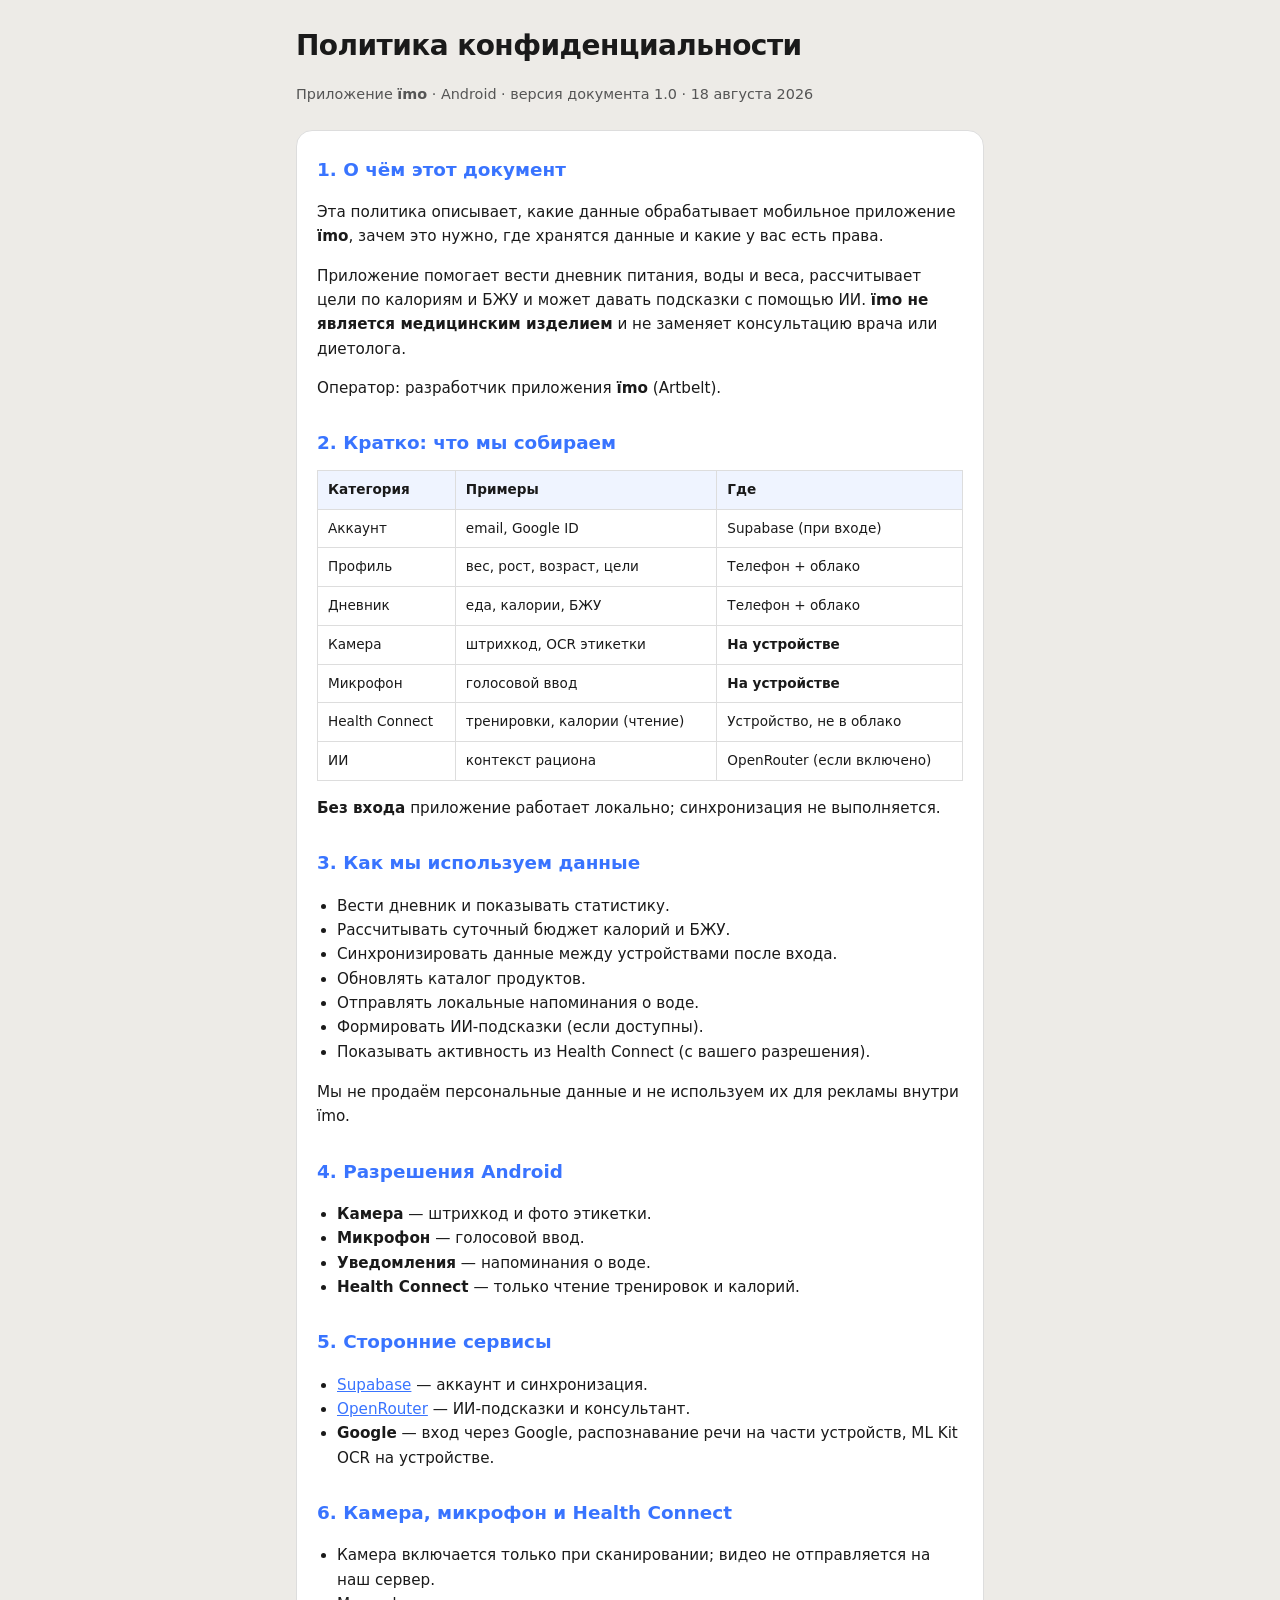
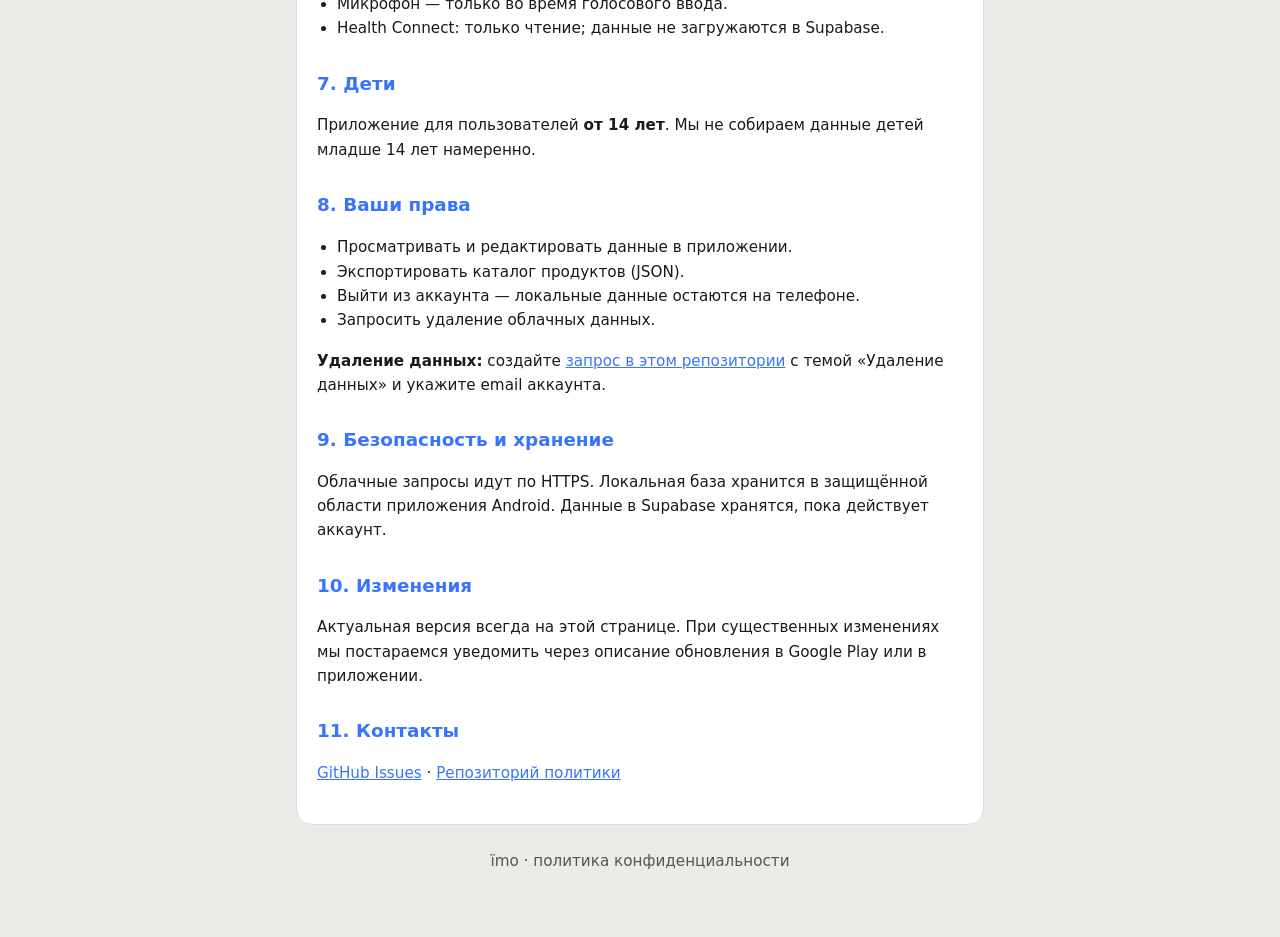
==== index.html @ f600cfa7 "initial commit" ====
<!DOCTYPE html>
<html lang="ru">
<head>
  <meta charset="utf-8">
  <meta name="viewport" content="width=device-width, initial-scale=1">
  <title>Политика конфиденциальности — їmo</title>
  <meta name="description" content="Политика конфиденциальности мобильного приложения їmo — счётчик калорий для Android.">
  <style>
    :root {
      color-scheme: light dark;
      --bg: #edebe7;
      --card: #ffffff;
      --text: #1a1a1a;
      --muted: #555;
      --accent: #3974ff;
      --border: #ddd;
    }
    @media (prefers-color-scheme: dark) {
      :root {
        --bg: #121212;
        --card: #1e1e1e;
        --text: #f0f0f0;
        --muted: #aaa;
        --border: #333;
      }
    }
    * { box-sizing: border-box; }
    body {
      margin: 0;
      font-family: system-ui, -apple-system, "Segoe UI", Roboto, sans-serif;
      line-height: 1.6;
      color: var(--text);
      background: var(--bg);
    }
    .wrap {
      max-width: 720px;
      margin: 0 auto;
      padding: 24px 16px 48px;
    }
    header {
      margin-bottom: 24px;
    }
    h1 {
      font-size: 1.75rem;
      margin: 0 0 8px;
      letter-spacing: -0.02em;
    }
    .meta {
      color: var(--muted);
      font-size: 0.9rem;
    }
    main {
      background: var(--card);
      border: 1px solid var(--border);
      border-radius: 16px;
      padding: 24px 20px;
    }
    h2 {
      font-size: 1.15rem;
      margin: 28px 0 10px;
      color: var(--accent);
    }
    h2:first-child { margin-top: 0; }
    p, li { font-size: 0.95rem; }
    ul { padding-left: 1.25rem; }
    table {
      width: 100%;
      border-collapse: collapse;
      font-size: 0.85rem;
      margin: 12px 0;
    }
    th, td {
      border: 1px solid var(--border);
      padding: 8px 10px;
      text-align: left;
      vertical-align: top;
    }
    th { background: rgba(57, 116, 255, 0.08); }
    a { color: var(--accent); }
    footer {
      margin-top: 24px;
      text-align: center;
      font-size: 0.85rem;
      color: var(--muted);
    }
  </style>
</head>
<body>
  <div class="wrap">
    <header>
      <h1>Политика конфиденциальности</h1>
      <p class="meta">Приложение <strong>їmo</strong> · Android · версия документа 1.0 · 18 августа 2026</p>
    </header>

    <main>
      <h2>1. О чём этот документ</h2>
      <p>
        Эта политика описывает, какие данные обрабатывает мобильное приложение <strong>їmo</strong>,
        зачем это нужно, где хранятся данные и какие у вас есть права.
      </p>
      <p>
        Приложение помогает вести дневник питания, воды и веса, рассчитывает цели по калориям и БЖУ
        и может давать подсказки с помощью ИИ. <strong>їmo не является медицинским изделием</strong>
        и не заменяет консультацию врача или диетолога.
      </p>
      <p>Оператор: разработчик приложения <strong>їmo</strong> (Artbelt).</p>

      <h2>2. Кратко: что мы собираем</h2>
      <table>
        <thead>
          <tr>
            <th>Категория</th>
            <th>Примеры</th>
            <th>Где</th>
          </tr>
        </thead>
        <tbody>
          <tr>
            <td>Аккаунт</td>
            <td>email, Google ID</td>
            <td>Supabase (при входе)</td>
          </tr>
          <tr>
            <td>Профиль</td>
            <td>вес, рост, возраст, цели</td>
            <td>Телефон + облако</td>
          </tr>
          <tr>
            <td>Дневник</td>
            <td>еда, калории, БЖУ</td>
            <td>Телефон + облако</td>
          </tr>
          <tr>
            <td>Камера</td>
            <td>штрихкод, OCR этикетки</td>
            <td><strong>На устройстве</strong></td>
          </tr>
          <tr>
            <td>Микрофон</td>
            <td>голосовой ввод</td>
            <td><strong>На устройстве</strong></td>
          </tr>
          <tr>
            <td>Health Connect</td>
            <td>тренировки, калории (чтение)</td>
            <td>Устройство, не в облако</td>
          </tr>
          <tr>
            <td>ИИ</td>
            <td>контекст рациона</td>
            <td>OpenRouter (если включено)</td>
          </tr>
        </tbody>
      </table>
      <p><strong>Без входа</strong> приложение работает локально; синхронизация не выполняется.</p>

      <h2>3. Как мы используем данные</h2>
      <ul>
        <li>Вести дневник и показывать статистику.</li>
        <li>Рассчитывать суточный бюджет калорий и БЖУ.</li>
        <li>Синхронизировать данные между устройствами после входа.</li>
        <li>Обновлять каталог продуктов.</li>
        <li>Отправлять локальные напоминания о воде.</li>
        <li>Формировать ИИ-подсказки (если доступны).</li>
        <li>Показывать активность из Health Connect (с вашего разрешения).</li>
      </ul>
      <p>Мы не продаём персональные данные и не используем их для рекламы внутри їmo.</p>

      <h2>4. Разрешения Android</h2>
      <ul>
        <li><strong>Камера</strong> — штрихкод и фото этикетки.</li>
        <li><strong>Микрофон</strong> — голосовой ввод.</li>
        <li><strong>Уведомления</strong> — напоминания о воде.</li>
        <li><strong>Health Connect</strong> — только чтение тренировок и калорий.</li>
      </ul>

      <h2>5. Сторонние сервисы</h2>
      <ul>
        <li><a href="https://supabase.com">Supabase</a> — аккаунт и синхронизация.</li>
        <li><a href="https://openrouter.ai">OpenRouter</a> — ИИ-подсказки и консультант.</li>
        <li><strong>Google</strong> — вход через Google, распознавание речи на части устройств, ML Kit OCR на устройстве.</li>
      </ul>

      <h2>6. Камера, микрофон и Health Connect</h2>
      <ul>
        <li>Камера включается только при сканировании; видео не отправляется на наш сервер.</li>
        <li>Микрофон — только во время голосового ввода.</li>
        <li>Health Connect: только чтение; данные не загружаются в Supabase.</li>
      </ul>

      <h2>7. Дети</h2>
      <p>Приложение для пользователей <strong>от 14 лет</strong>. Мы не собираем данные детей младше 14 лет намеренно.</p>

      <h2>8. Ваши права</h2>
      <ul>
        <li>Просматривать и редактировать данные в приложении.</li>
        <li>Экспортировать каталог продуктов (JSON).</li>
        <li>Выйти из аккаунта — локальные данные остаются на телефоне.</li>
        <li>Запросить удаление облачных данных.</li>
      </ul>
      <p>
        <strong>Удаление данных:</strong> создайте
        <a href="https://github.com/Artbelt/imo-privacy/issues/new">запрос в этом репозитории</a>
        с темой «Удаление данных» и укажите email аккаунта.
      </p>

      <h2>9. Безопасность и хранение</h2>
      <p>
        Облачные запросы идут по HTTPS. Локальная база хранится в защищённой области приложения Android.
        Данные в Supabase хранятся, пока действует аккаунт.
      </p>

      <h2>10. Изменения</h2>
      <p>
        Актуальная версия всегда на этой странице. При существенных изменениях мы постараемся
        уведомить через описание обновления в Google Play или в приложении.
      </p>

      <h2>11. Контакты</h2>
      <p>
        <a href="https://github.com/Artbelt/imo-privacy/issues">GitHub Issues</a> ·
        <a href="https://github.com/Artbelt/imo-privacy">Репозиторий политики</a>
      </p>
    </main>

    <footer>
      <p>їmo · политика конфиденциальности</p>
    </footer>
  </div>
</body>
</html>
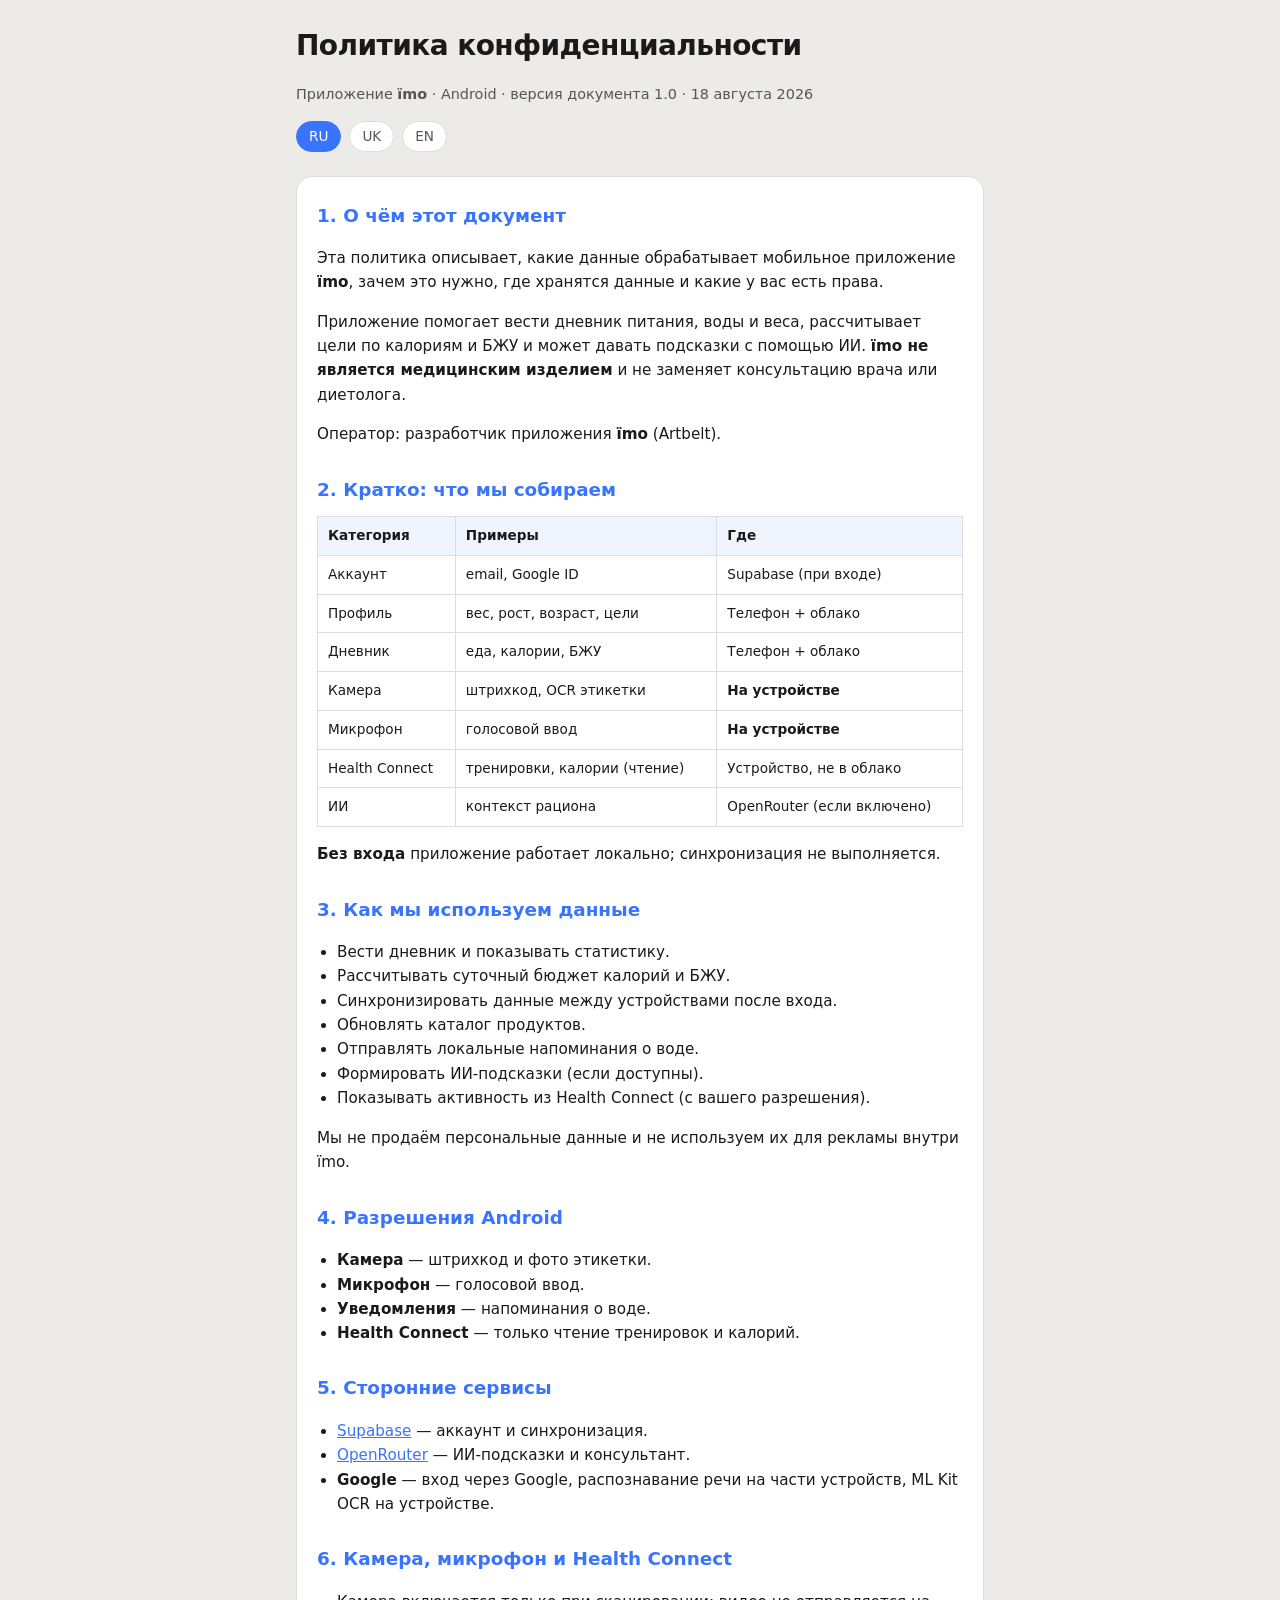
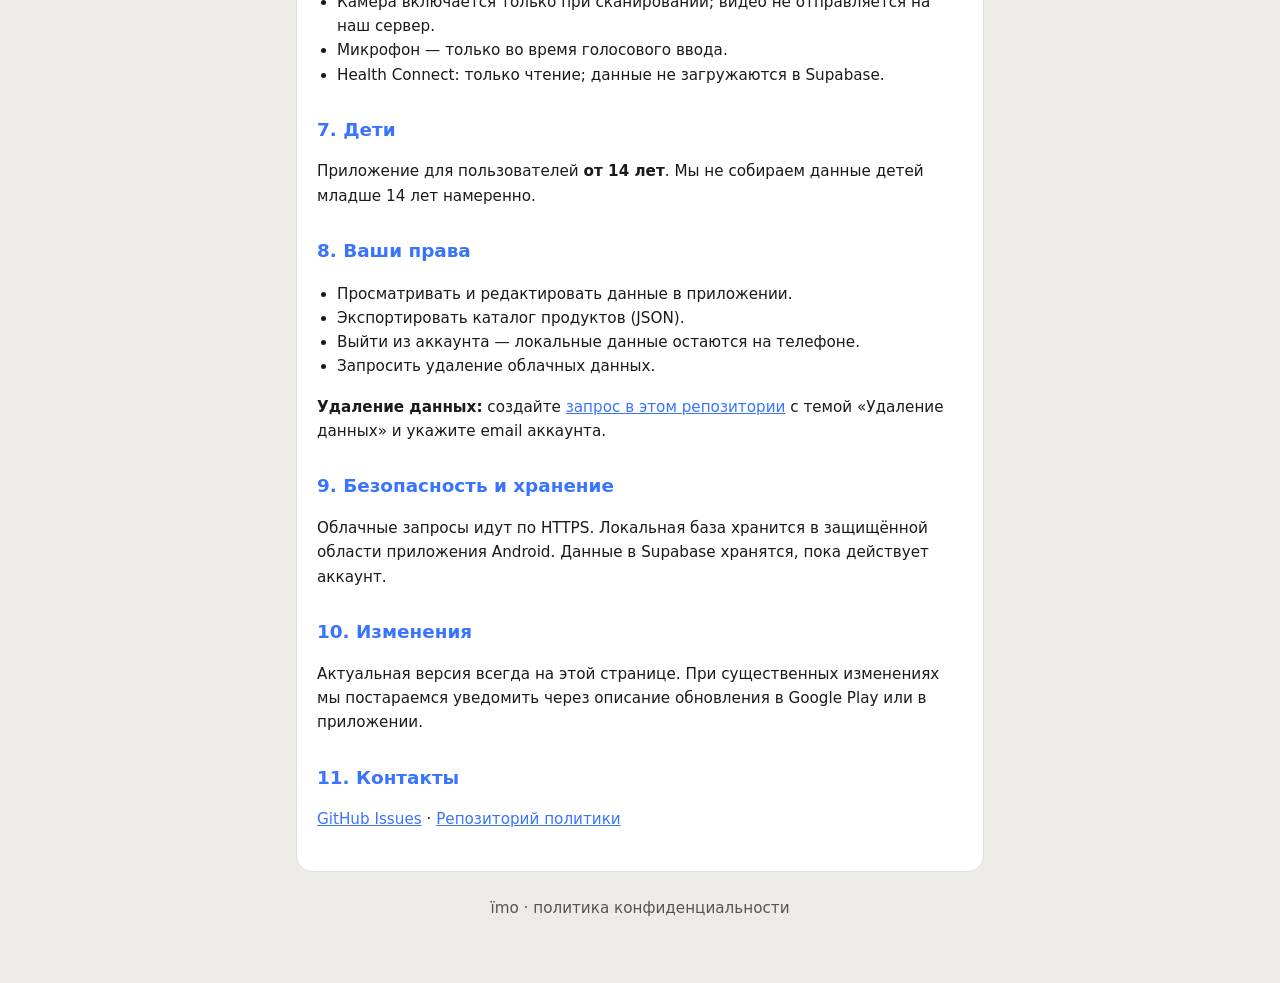
==== commit 73ee6cbc: "Publish Ukrainian and English privacy policy pages. The app already opens /uk/ and /en/, but GitHub " ====
--- a/index.html
+++ b/index.html
@@ -5,91 +5,18 @@
   <meta name="viewport" content="width=device-width, initial-scale=1">
   <title>Политика конфиденциальности — їmo</title>
   <meta name="description" content="Политика конфиденциальности мобильного приложения їmo — счётчик калорий для Android.">
-  <style>
-    :root {
-      color-scheme: light dark;
-      --bg: #edebe7;
-      --card: #ffffff;
-      --text: #1a1a1a;
-      --muted: #555;
-      --accent: #3974ff;
-      --border: #ddd;
-    }
-    @media (prefers-color-scheme: dark) {
-      :root {
-        --bg: #121212;
-        --card: #1e1e1e;
-        --text: #f0f0f0;
-        --muted: #aaa;
-        --border: #333;
-      }
-    }
-    * { box-sizing: border-box; }
-    body {
-      margin: 0;
-      font-family: system-ui, -apple-system, "Segoe UI", Roboto, sans-serif;
-      line-height: 1.6;
-      color: var(--text);
-      background: var(--bg);
-    }
-    .wrap {
-      max-width: 720px;
-      margin: 0 auto;
-      padding: 24px 16px 48px;
-    }
-    header {
-      margin-bottom: 24px;
-    }
-    h1 {
-      font-size: 1.75rem;
-      margin: 0 0 8px;
-      letter-spacing: -0.02em;
-    }
-    .meta {
-      color: var(--muted);
-      font-size: 0.9rem;
-    }
-    main {
-      background: var(--card);
-      border: 1px solid var(--border);
-      border-radius: 16px;
-      padding: 24px 20px;
-    }
-    h2 {
-      font-size: 1.15rem;
-      margin: 28px 0 10px;
-      color: var(--accent);
-    }
-    h2:first-child { margin-top: 0; }
-    p, li { font-size: 0.95rem; }
-    ul { padding-left: 1.25rem; }
-    table {
-      width: 100%;
-      border-collapse: collapse;
-      font-size: 0.85rem;
-      margin: 12px 0;
-    }
-    th, td {
-      border: 1px solid var(--border);
-      padding: 8px 10px;
-      text-align: left;
-      vertical-align: top;
-    }
-    th { background: rgba(57, 116, 255, 0.08); }
-    a { color: var(--accent); }
-    footer {
-      margin-top: 24px;
-      text-align: center;
-      font-size: 0.85rem;
-      color: var(--muted);
-    }
-  </style>
+  <link rel="stylesheet" href="styles.css">
 </head>
 <body>
   <div class="wrap">
     <header>
       <h1>Политика конфиденциальности</h1>
       <p class="meta">Приложение <strong>їmo</strong> · Android · версия документа 1.0 · 18 августа 2026</p>
+      <nav class="lang" aria-label="Language">
+        <a href="./" aria-current="page">RU</a>
+        <a href="uk/">UK</a>
+        <a href="en/">EN</a>
+      </nav>
     </header>
 
     <main>
--- a/styles.css
+++ b/styles.css
@@ -0,0 +1,96 @@
+:root {
+  color-scheme: light dark;
+  --bg: #edebe7;
+  --card: #ffffff;
+  --text: #1a1a1a;
+  --muted: #555;
+  --accent: #3974ff;
+  --border: #ddd;
+}
+@media (prefers-color-scheme: dark) {
+  :root {
+    --bg: #121212;
+    --card: #1e1e1e;
+    --text: #f0f0f0;
+    --muted: #aaa;
+    --border: #333;
+  }
+}
+* { box-sizing: border-box; }
+body {
+  margin: 0;
+  font-family: system-ui, -apple-system, "Segoe UI", Roboto, sans-serif;
+  line-height: 1.6;
+  color: var(--text);
+  background: var(--bg);
+}
+.wrap {
+  max-width: 720px;
+  margin: 0 auto;
+  padding: 24px 16px 48px;
+}
+header { margin-bottom: 24px; }
+h1 {
+  font-size: 1.75rem;
+  margin: 0 0 8px;
+  letter-spacing: -0.02em;
+}
+.meta {
+  color: var(--muted);
+  font-size: 0.9rem;
+}
+.lang {
+  display: flex;
+  flex-wrap: wrap;
+  gap: 8px;
+  margin-top: 14px;
+}
+.lang a {
+  display: inline-block;
+  padding: 4px 12px;
+  border: 1px solid var(--border);
+  border-radius: 999px;
+  text-decoration: none;
+  font-size: 0.85rem;
+  color: var(--muted);
+  background: var(--card);
+}
+.lang a[aria-current="page"] {
+  color: #fff;
+  background: var(--accent);
+  border-color: var(--accent);
+}
+main {
+  background: var(--card);
+  border: 1px solid var(--border);
+  border-radius: 16px;
+  padding: 24px 20px;
+}
+h2 {
+  font-size: 1.15rem;
+  margin: 28px 0 10px;
+  color: var(--accent);
+}
+h2:first-child { margin-top: 0; }
+p, li { font-size: 0.95rem; }
+ul { padding-left: 1.25rem; }
+table {
+  width: 100%;
+  border-collapse: collapse;
+  font-size: 0.85rem;
+  margin: 12px 0;
+}
+th, td {
+  border: 1px solid var(--border);
+  padding: 8px 10px;
+  text-align: left;
+  vertical-align: top;
+}
+th { background: rgba(57, 116, 255, 0.08); }
+a { color: var(--accent); }
+footer {
+  margin-top: 24px;
+  text-align: center;
+  font-size: 0.85rem;
+  color: var(--muted);
+}
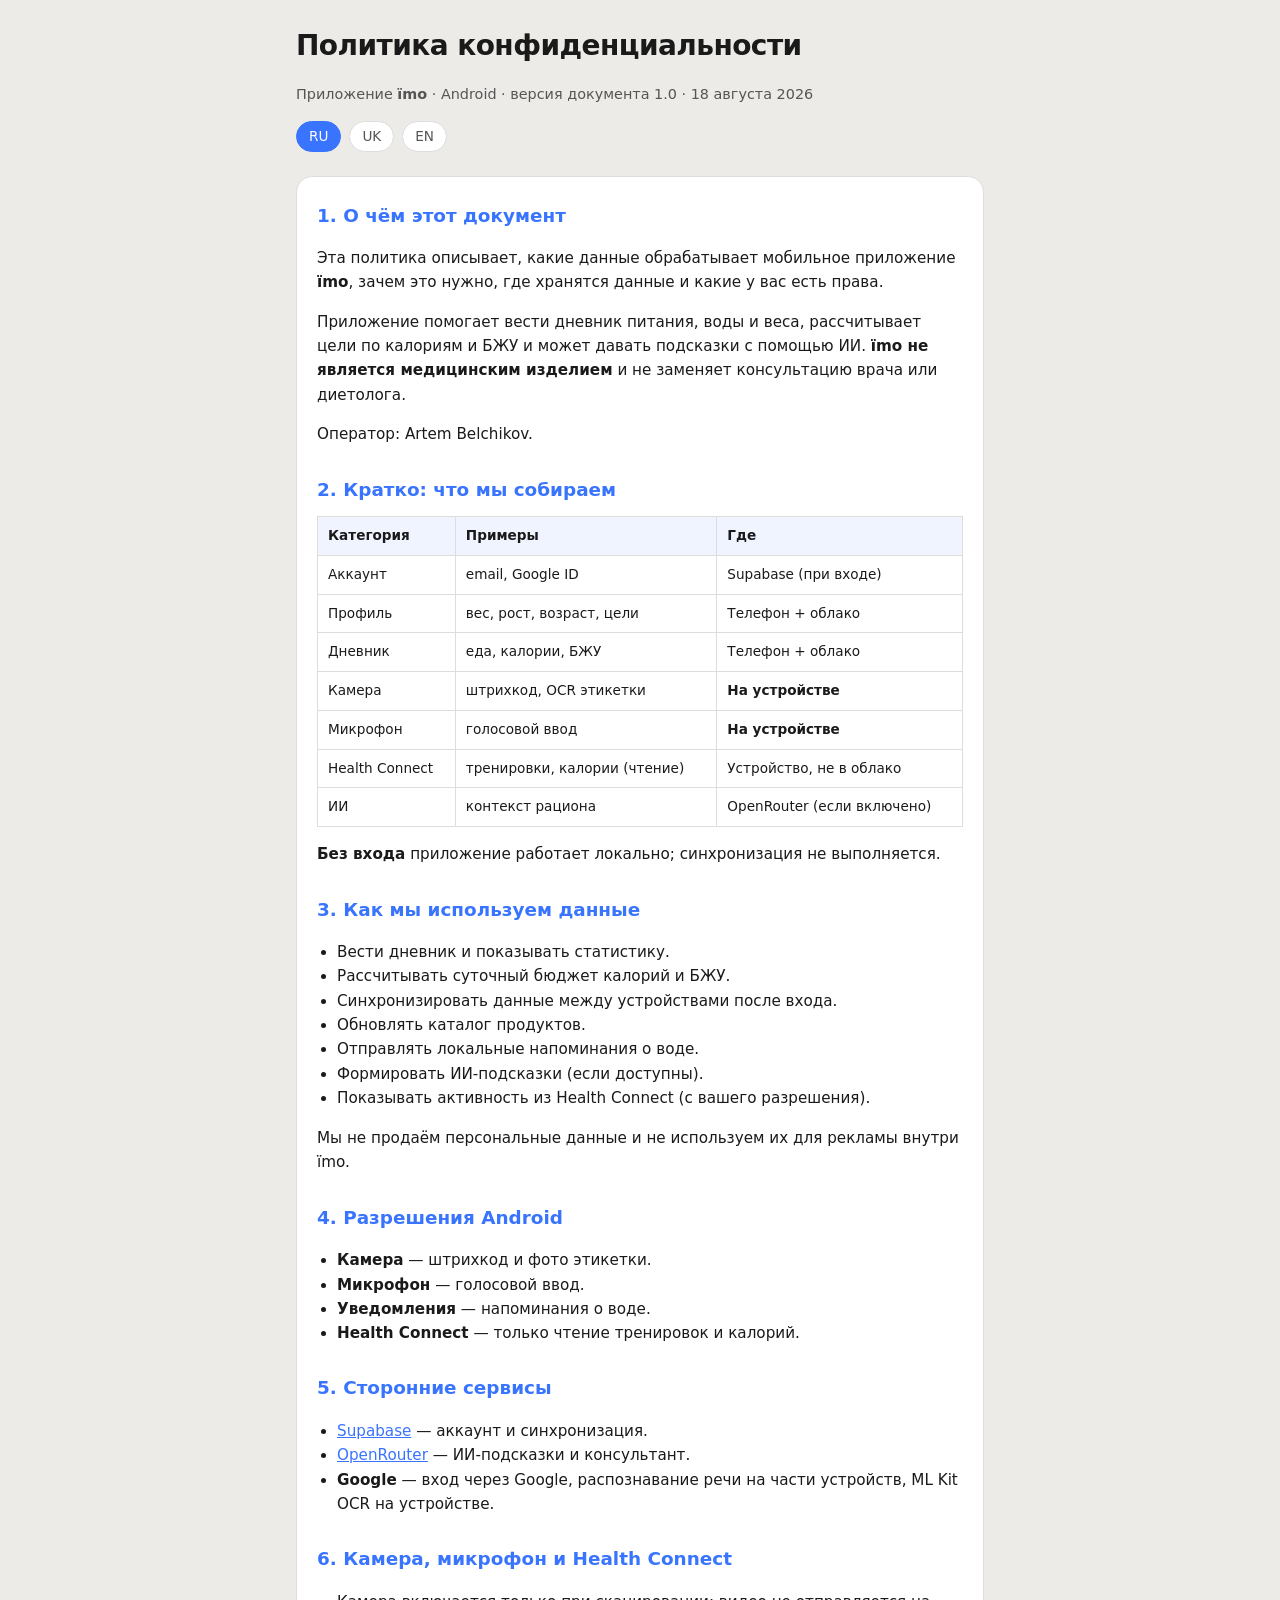
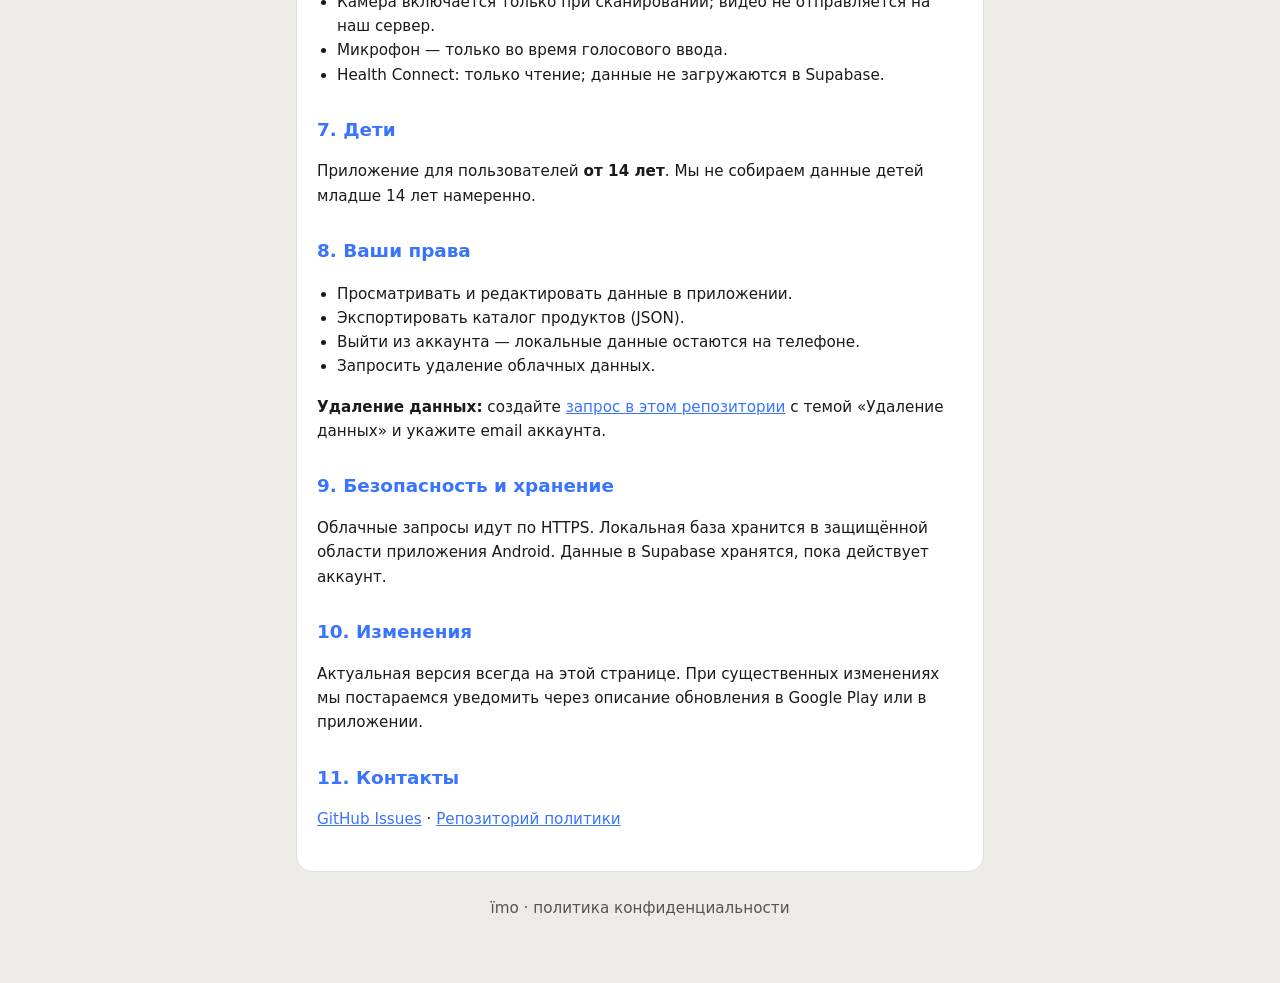
==== commit 1f0c8ce4: "Name Artem Belchikov as the privacy policy operator." ====
--- a/index.html
+++ b/index.html
@@ -30,7 +30,7 @@
         и может давать подсказки с помощью ИИ. <strong>їmo не является медицинским изделием</strong>
         и не заменяет консультацию врача или диетолога.
       </p>
-      <p>Оператор: разработчик приложения <strong>їmo</strong> (Artbelt).</p>
+      <p>Оператор: Artem Belchikov.</p>
 
       <h2>2. Кратко: что мы собираем</h2>
       <table>
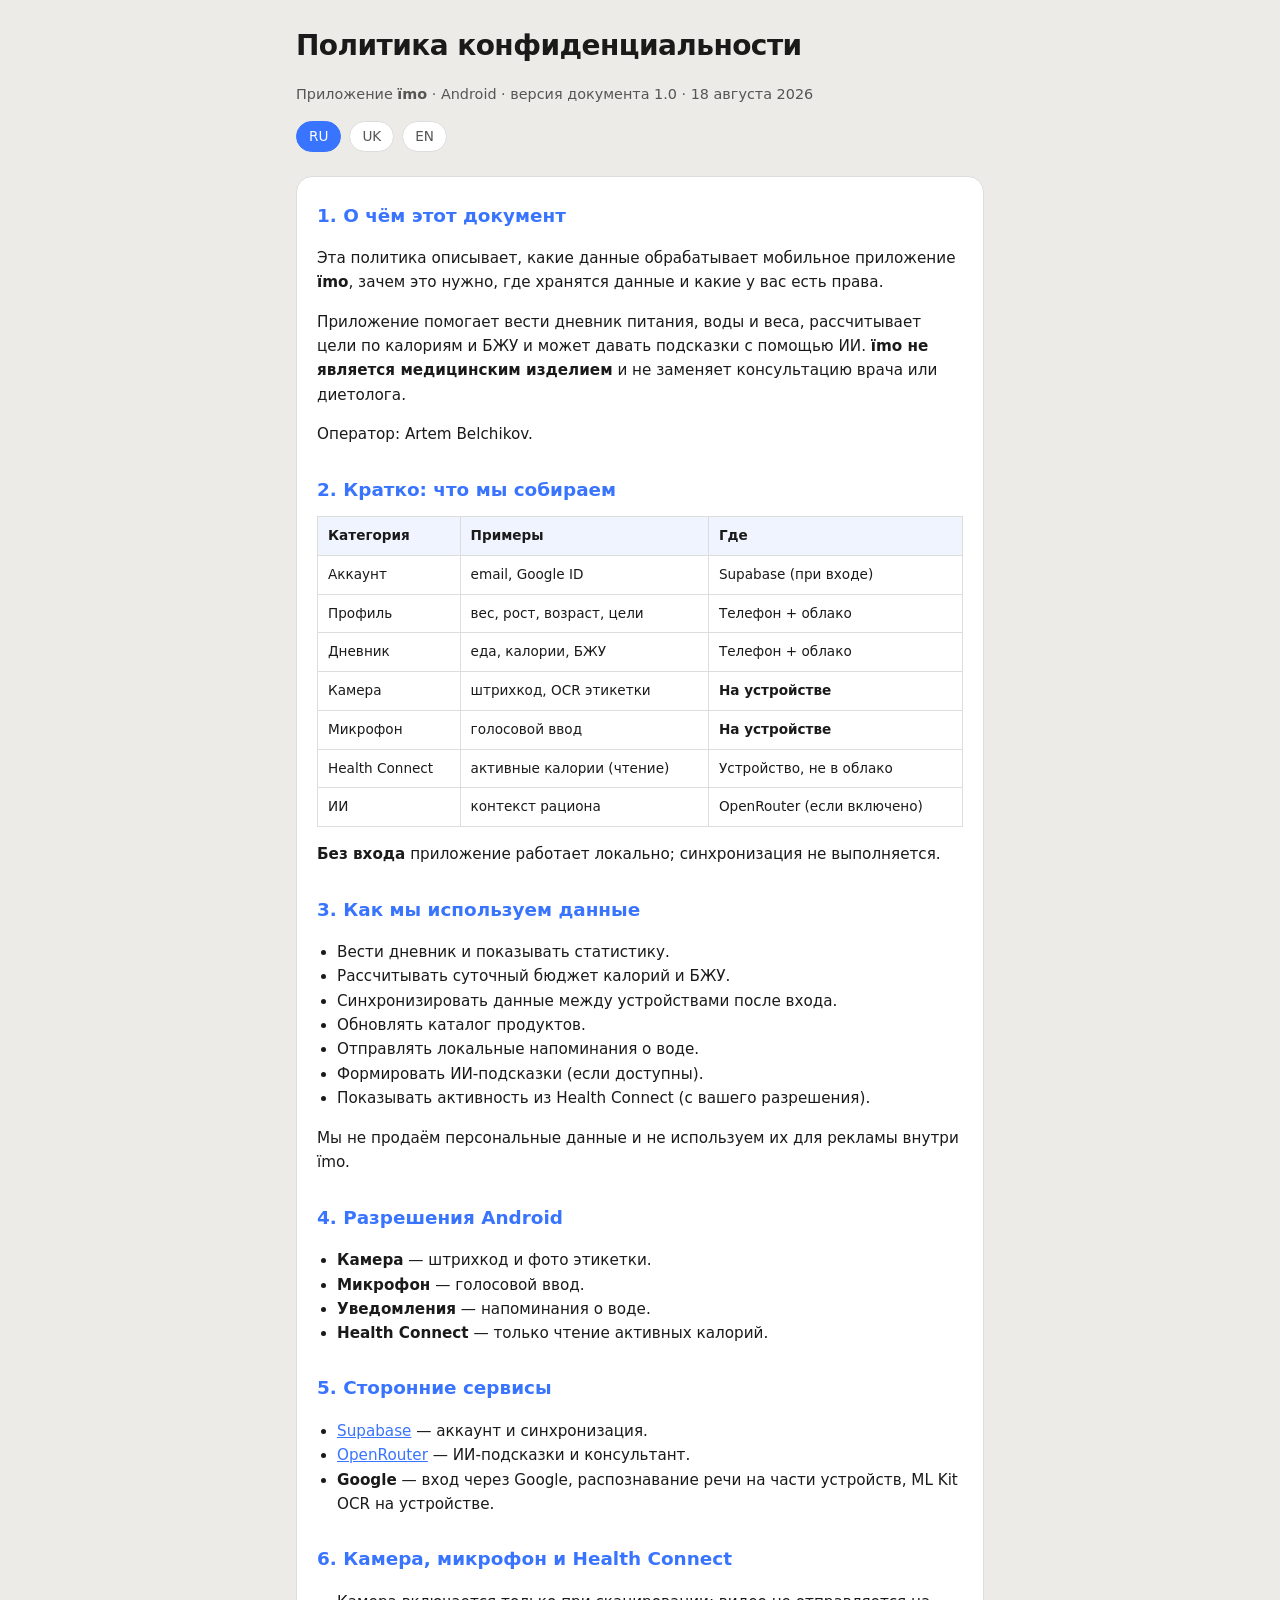
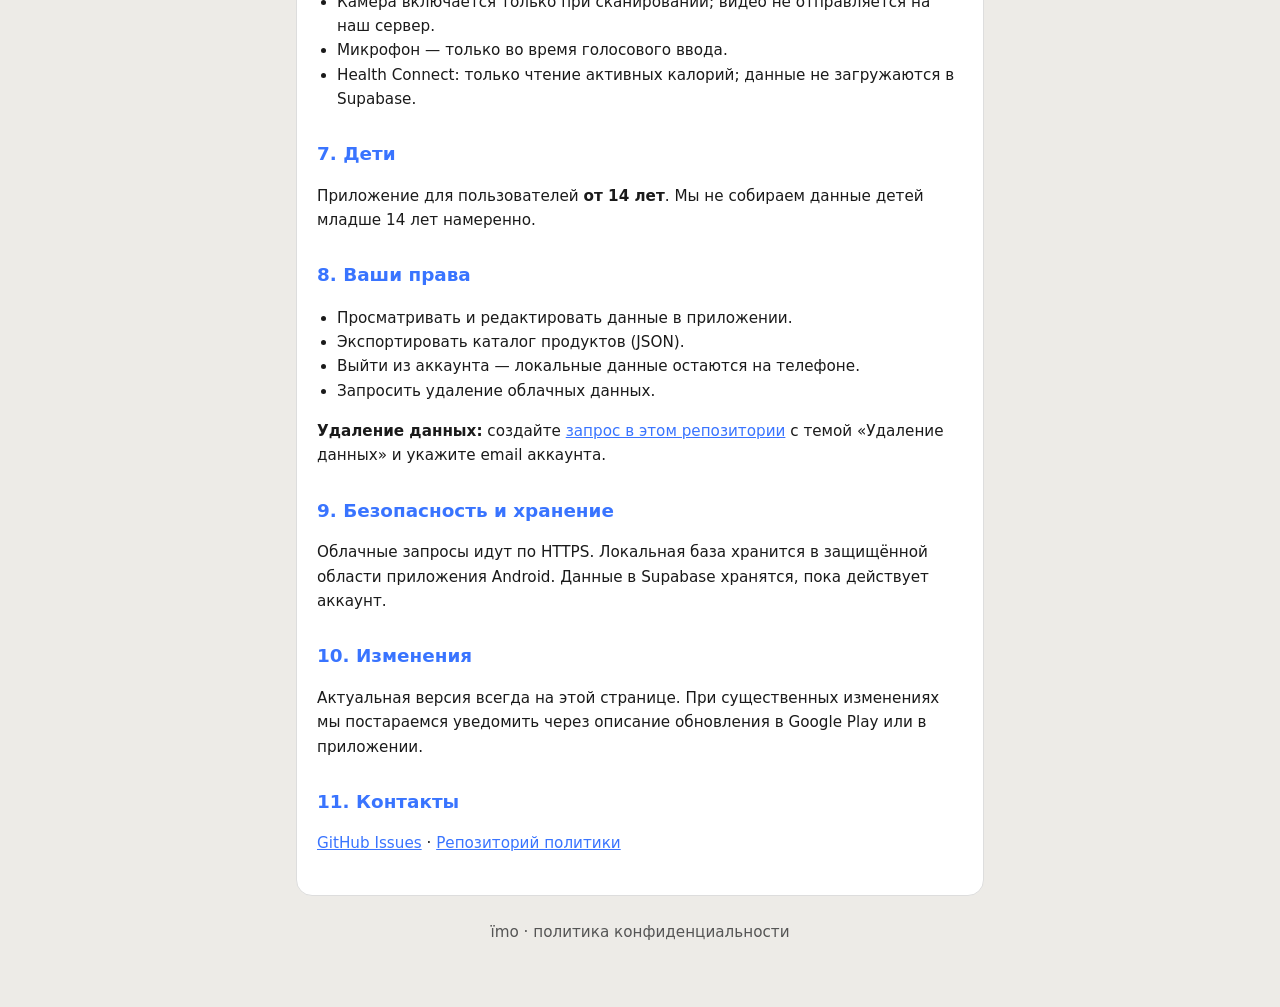
==== commit 15440490: "Narrow Health Connect disclosure to active calories only. Co-authored-by: Cursor <cursoragent@cursor" ====
--- a/index.html
+++ b/index.html
@@ -69,7 +69,7 @@
           </tr>
           <tr>
             <td>Health Connect</td>
-            <td>тренировки, калории (чтение)</td>
+            <td>активные калории (чтение)</td>
             <td>Устройство, не в облако</td>
           </tr>
           <tr>
@@ -98,7 +98,7 @@
         <li><strong>Камера</strong> — штрихкод и фото этикетки.</li>
         <li><strong>Микрофон</strong> — голосовой ввод.</li>
         <li><strong>Уведомления</strong> — напоминания о воде.</li>
-        <li><strong>Health Connect</strong> — только чтение тренировок и калорий.</li>
+        <li><strong>Health Connect</strong> — только чтение активных калорий.</li>
       </ul>
 
       <h2>5. Сторонние сервисы</h2>
@@ -112,7 +112,7 @@
       <ul>
         <li>Камера включается только при сканировании; видео не отправляется на наш сервер.</li>
         <li>Микрофон — только во время голосового ввода.</li>
-        <li>Health Connect: только чтение; данные не загружаются в Supabase.</li>
+        <li>Health Connect: только чтение активных калорий; данные не загружаются в Supabase.</li>
       </ul>
 
       <h2>7. Дети</h2>
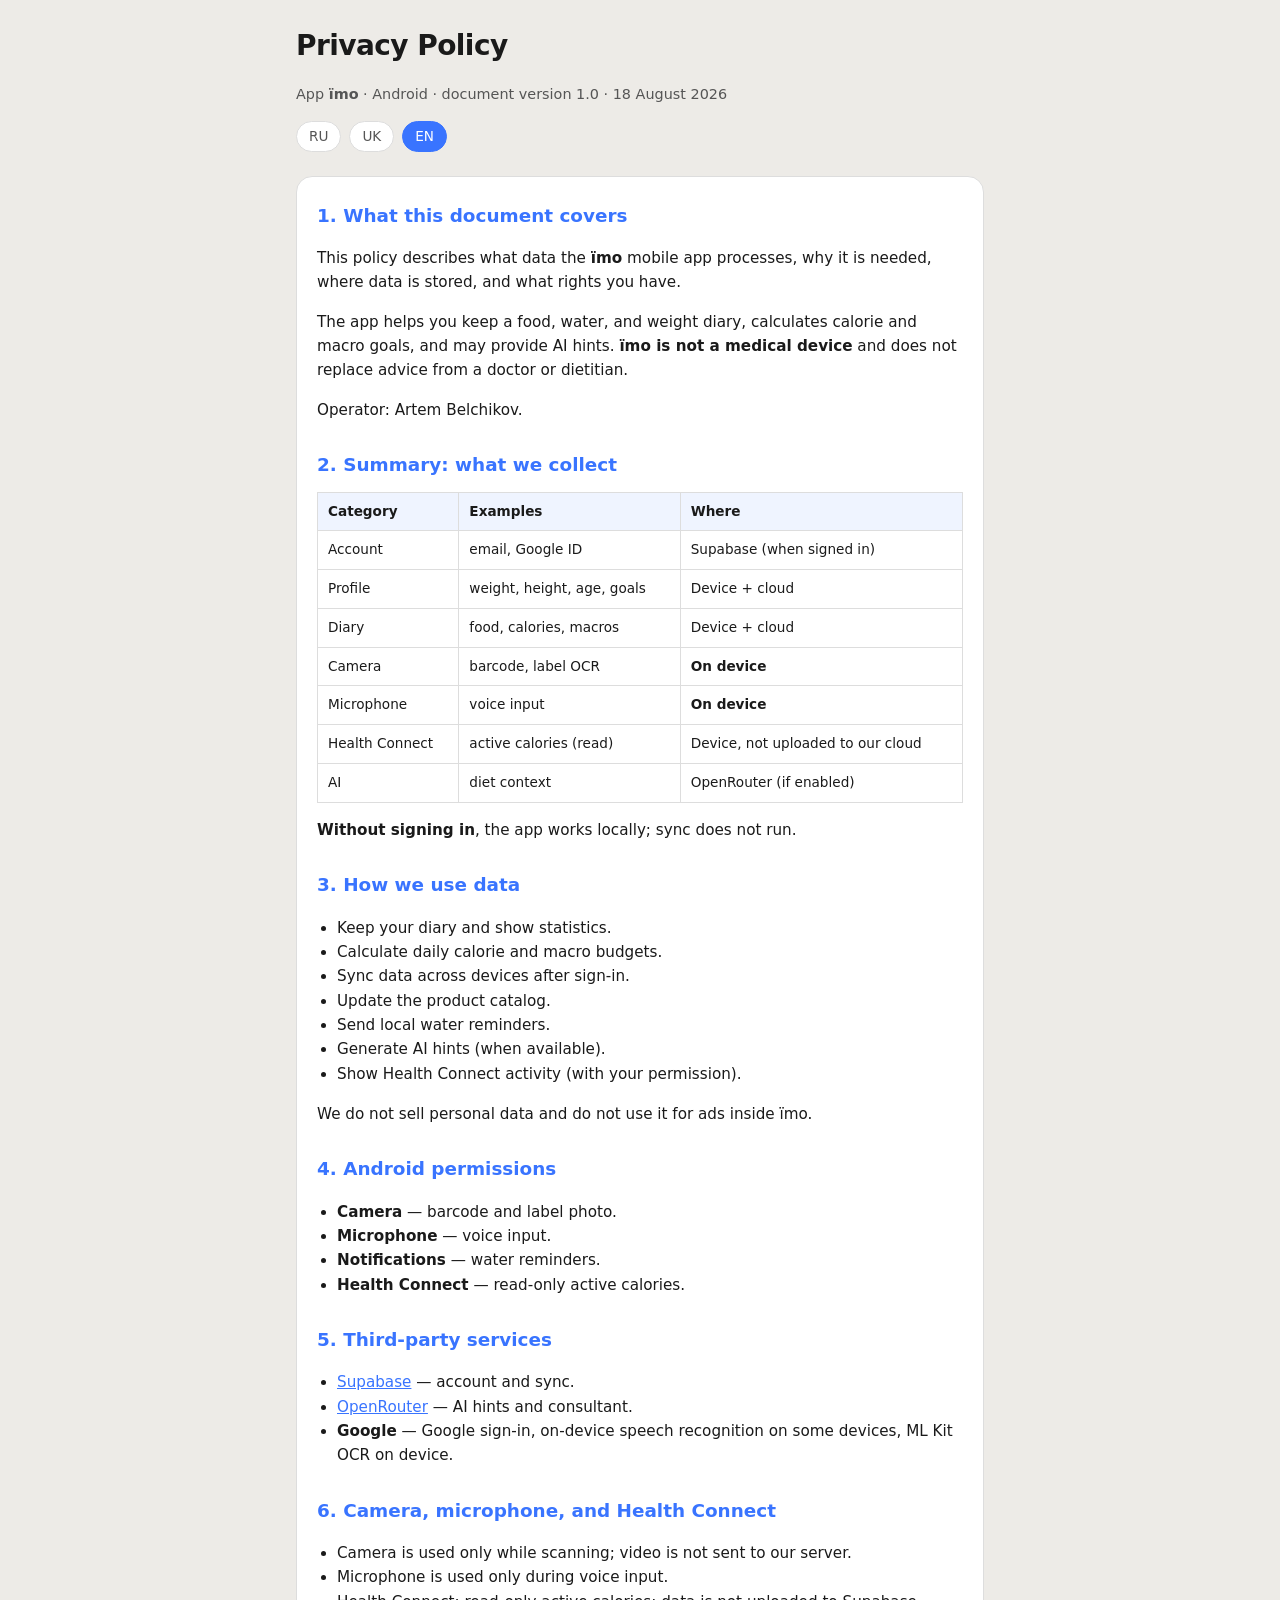
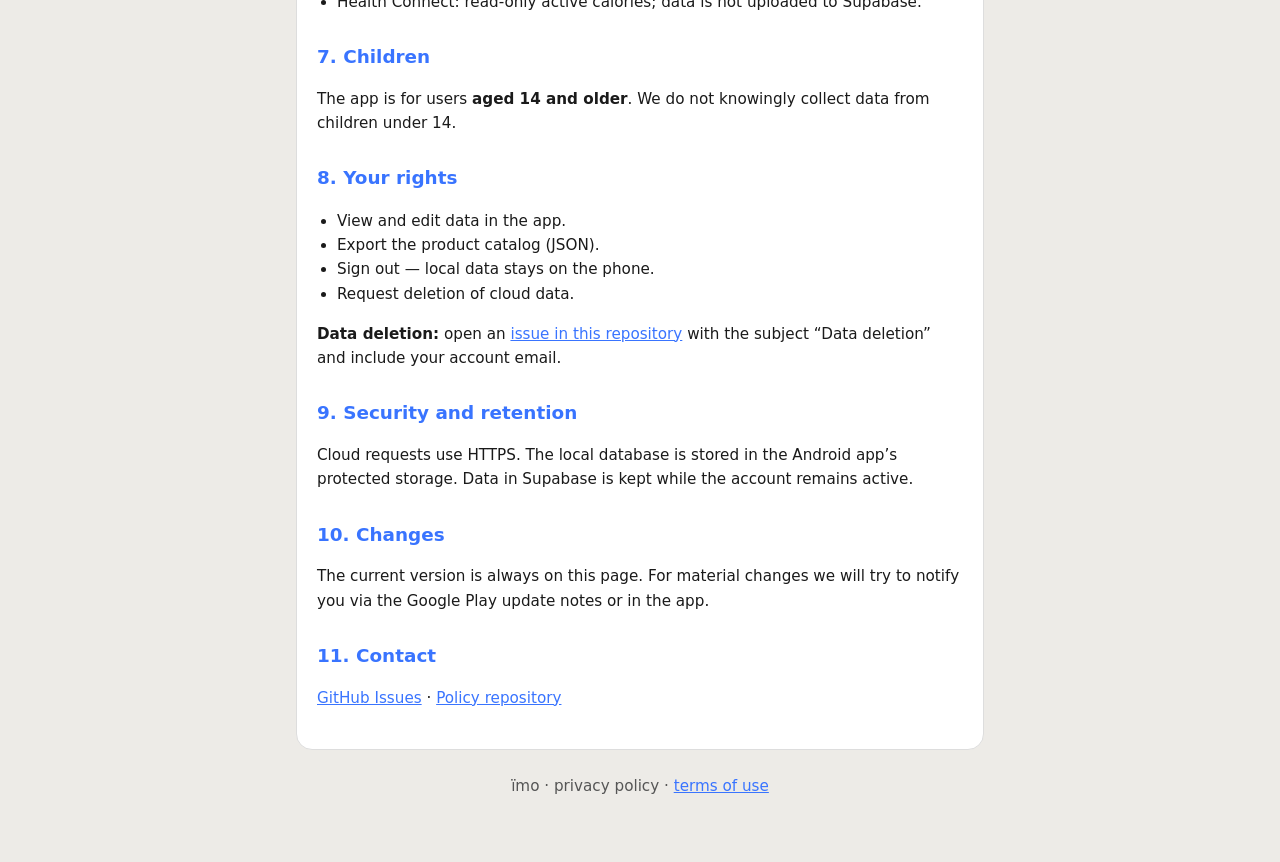
==== commit 1167f40a: "Add files via upload" ====
--- a/index.html
+++ b/index.html
@@ -1,157 +1,157 @@
 <!DOCTYPE html>
-<html lang="ru">
+<html lang="en">
 <head>
   <meta charset="utf-8">
   <meta name="viewport" content="width=device-width, initial-scale=1">
-  <title>Политика конфиденциальности — їmo</title>
-  <meta name="description" content="Политика конфиденциальности мобильного приложения їmo — счётчик калорий для Android.">
-  <link rel="stylesheet" href="styles.css">
+  <title>Privacy Policy — їmo</title>
+  <meta name="description" content="Privacy policy for the їmo mobile app — calorie tracker for Android.">
+  <link rel="stylesheet" href="../styles.css">
 </head>
 <body>
   <div class="wrap">
     <header>
-      <h1>Политика конфиденциальности</h1>
-      <p class="meta">Приложение <strong>їmo</strong> · Android · версия документа 1.0 · 18 августа 2026</p>
+      <h1>Privacy Policy</h1>
+      <p class="meta">App <strong>їmo</strong> · Android · document version 1.0 · 18 August 2026</p>
       <nav class="lang" aria-label="Language">
-        <a href="./" aria-current="page">RU</a>
-        <a href="uk/">UK</a>
-        <a href="en/">EN</a>
+        <a href="../">RU</a>
+        <a href="../uk/">UK</a>
+        <a href="../en/" aria-current="page">EN</a>
       </nav>
     </header>
 
     <main>
-      <h2>1. О чём этот документ</h2>
+      <h2>1. What this document covers</h2>
       <p>
-        Эта политика описывает, какие данные обрабатывает мобильное приложение <strong>їmo</strong>,
-        зачем это нужно, где хранятся данные и какие у вас есть права.
+        This policy describes what data the <strong>їmo</strong> mobile app processes,
+        why it is needed, where data is stored, and what rights you have.
       </p>
       <p>
-        Приложение помогает вести дневник питания, воды и веса, рассчитывает цели по калориям и БЖУ
-        и может давать подсказки с помощью ИИ. <strong>їmo не является медицинским изделием</strong>
-        и не заменяет консультацию врача или диетолога.
+        The app helps you keep a food, water, and weight diary, calculates calorie and macro goals,
+        and may provide AI hints. <strong>їmo is not a medical device</strong>
+        and does not replace advice from a doctor or dietitian.
       </p>
-      <p>Оператор: Artem Belchikov.</p>
+      <p>Operator: Artem Belchikov.</p>
 
-      <h2>2. Кратко: что мы собираем</h2>
+      <h2>2. Summary: what we collect</h2>
       <table>
         <thead>
           <tr>
-            <th>Категория</th>
-            <th>Примеры</th>
-            <th>Где</th>
+            <th>Category</th>
+            <th>Examples</th>
+            <th>Where</th>
           </tr>
         </thead>
         <tbody>
           <tr>
-            <td>Аккаунт</td>
+            <td>Account</td>
             <td>email, Google ID</td>
-            <td>Supabase (при входе)</td>
+            <td>Supabase (when signed in)</td>
           </tr>
           <tr>
-            <td>Профиль</td>
-            <td>вес, рост, возраст, цели</td>
-            <td>Телефон + облако</td>
+            <td>Profile</td>
+            <td>weight, height, age, goals</td>
+            <td>Device + cloud</td>
           </tr>
           <tr>
-            <td>Дневник</td>
-            <td>еда, калории, БЖУ</td>
-            <td>Телефон + облако</td>
+            <td>Diary</td>
+            <td>food, calories, macros</td>
+            <td>Device + cloud</td>
           </tr>
           <tr>
-            <td>Камера</td>
-            <td>штрихкод, OCR этикетки</td>
-            <td><strong>На устройстве</strong></td>
+            <td>Camera</td>
+            <td>barcode, label OCR</td>
+            <td><strong>On device</strong></td>
           </tr>
           <tr>
-            <td>Микрофон</td>
-            <td>голосовой ввод</td>
-            <td><strong>На устройстве</strong></td>
+            <td>Microphone</td>
+            <td>voice input</td>
+            <td><strong>On device</strong></td>
           </tr>
           <tr>
             <td>Health Connect</td>
-            <td>активные калории (чтение)</td>
-            <td>Устройство, не в облако</td>
+            <td>active calories (read)</td>
+            <td>Device, not uploaded to our cloud</td>
           </tr>
           <tr>
-            <td>ИИ</td>
-            <td>контекст рациона</td>
-            <td>OpenRouter (если включено)</td>
+            <td>AI</td>
+            <td>diet context</td>
+            <td>OpenRouter (if enabled)</td>
           </tr>
         </tbody>
       </table>
-      <p><strong>Без входа</strong> приложение работает локально; синхронизация не выполняется.</p>
+      <p><strong>Without signing in</strong>, the app works locally; sync does not run.</p>
 
-      <h2>3. Как мы используем данные</h2>
+      <h2>3. How we use data</h2>
       <ul>
-        <li>Вести дневник и показывать статистику.</li>
-        <li>Рассчитывать суточный бюджет калорий и БЖУ.</li>
-        <li>Синхронизировать данные между устройствами после входа.</li>
-        <li>Обновлять каталог продуктов.</li>
-        <li>Отправлять локальные напоминания о воде.</li>
-        <li>Формировать ИИ-подсказки (если доступны).</li>
-        <li>Показывать активность из Health Connect (с вашего разрешения).</li>
+        <li>Keep your diary and show statistics.</li>
+        <li>Calculate daily calorie and macro budgets.</li>
+        <li>Sync data across devices after sign-in.</li>
+        <li>Update the product catalog.</li>
+        <li>Send local water reminders.</li>
+        <li>Generate AI hints (when available).</li>
+        <li>Show Health Connect activity (with your permission).</li>
       </ul>
-      <p>Мы не продаём персональные данные и не используем их для рекламы внутри їmo.</p>
+      <p>We do not sell personal data and do not use it for ads inside їmo.</p>
 
-      <h2>4. Разрешения Android</h2>
+      <h2>4. Android permissions</h2>
       <ul>
-        <li><strong>Камера</strong> — штрихкод и фото этикетки.</li>
-        <li><strong>Микрофон</strong> — голосовой ввод.</li>
-        <li><strong>Уведомления</strong> — напоминания о воде.</li>
-        <li><strong>Health Connect</strong> — только чтение активных калорий.</li>
+        <li><strong>Camera</strong> — barcode and label photo.</li>
+        <li><strong>Microphone</strong> — voice input.</li>
+        <li><strong>Notifications</strong> — water reminders.</li>
+        <li><strong>Health Connect</strong> — read-only active calories.</li>
       </ul>
 
-      <h2>5. Сторонние сервисы</h2>
+      <h2>5. Third-party services</h2>
       <ul>
-        <li><a href="https://supabase.com">Supabase</a> — аккаунт и синхронизация.</li>
-        <li><a href="https://openrouter.ai">OpenRouter</a> — ИИ-подсказки и консультант.</li>
-        <li><strong>Google</strong> — вход через Google, распознавание речи на части устройств, ML Kit OCR на устройстве.</li>
+        <li><a href="https://supabase.com">Supabase</a> — account and sync.</li>
+        <li><a href="https://openrouter.ai">OpenRouter</a> — AI hints and consultant.</li>
+        <li><strong>Google</strong> — Google sign-in, on-device speech recognition on some devices, ML Kit OCR on device.</li>
       </ul>
 
-      <h2>6. Камера, микрофон и Health Connect</h2>
+      <h2>6. Camera, microphone, and Health Connect</h2>
       <ul>
-        <li>Камера включается только при сканировании; видео не отправляется на наш сервер.</li>
-        <li>Микрофон — только во время голосового ввода.</li>
-        <li>Health Connect: только чтение активных калорий; данные не загружаются в Supabase.</li>
+        <li>Camera is used only while scanning; video is not sent to our server.</li>
+        <li>Microphone is used only during voice input.</li>
+        <li>Health Connect: read-only active calories; data is not uploaded to Supabase.</li>
       </ul>
 
-      <h2>7. Дети</h2>
-      <p>Приложение для пользователей <strong>от 14 лет</strong>. Мы не собираем данные детей младше 14 лет намеренно.</p>
+      <h2>7. Children</h2>
+      <p>The app is for users <strong>aged 14 and older</strong>. We do not knowingly collect data from children under 14.</p>
 
-      <h2>8. Ваши права</h2>
+      <h2>8. Your rights</h2>
       <ul>
-        <li>Просматривать и редактировать данные в приложении.</li>
-        <li>Экспортировать каталог продуктов (JSON).</li>
-        <li>Выйти из аккаунта — локальные данные остаются на телефоне.</li>
-        <li>Запросить удаление облачных данных.</li>
+        <li>View and edit data in the app.</li>
+        <li>Export the product catalog (JSON).</li>
+        <li>Sign out — local data stays on the phone.</li>
+        <li>Request deletion of cloud data.</li>
       </ul>
       <p>
-        <strong>Удаление данных:</strong> создайте
-        <a href="https://github.com/Artbelt/imo-privacy/issues/new">запрос в этом репозитории</a>
-        с темой «Удаление данных» и укажите email аккаунта.
+        <strong>Data deletion:</strong> open an
+        <a href="https://github.com/Artbelt/imo-privacy/issues/new">issue in this repository</a>
+        with the subject “Data deletion” and include your account email.
       </p>
 
-      <h2>9. Безопасность и хранение</h2>
+      <h2>9. Security and retention</h2>
       <p>
-        Облачные запросы идут по HTTPS. Локальная база хранится в защищённой области приложения Android.
-        Данные в Supabase хранятся, пока действует аккаунт.
+        Cloud requests use HTTPS. The local database is stored in the Android app’s protected storage.
+        Data in Supabase is kept while the account remains active.
       </p>
 
-      <h2>10. Изменения</h2>
+      <h2>10. Changes</h2>
       <p>
-        Актуальная версия всегда на этой странице. При существенных изменениях мы постараемся
-        уведомить через описание обновления в Google Play или в приложении.
+        The current version is always on this page. For material changes we will try to notify you
+        via the Google Play update notes or in the app.
       </p>
 
-      <h2>11. Контакты</h2>
+      <h2>11. Contact</h2>
       <p>
         <a href="https://github.com/Artbelt/imo-privacy/issues">GitHub Issues</a> ·
-        <a href="https://github.com/Artbelt/imo-privacy">Репозиторий политики</a>
+        <a href="https://github.com/Artbelt/imo-privacy">Policy repository</a>
       </p>
     </main>
 
     <footer>
-      <p>їmo · политика конфиденциальности</p>
+      <p>їmo · privacy policy · <a href="../terms/en/">terms of use</a></p>
     </footer>
   </div>
 </body>
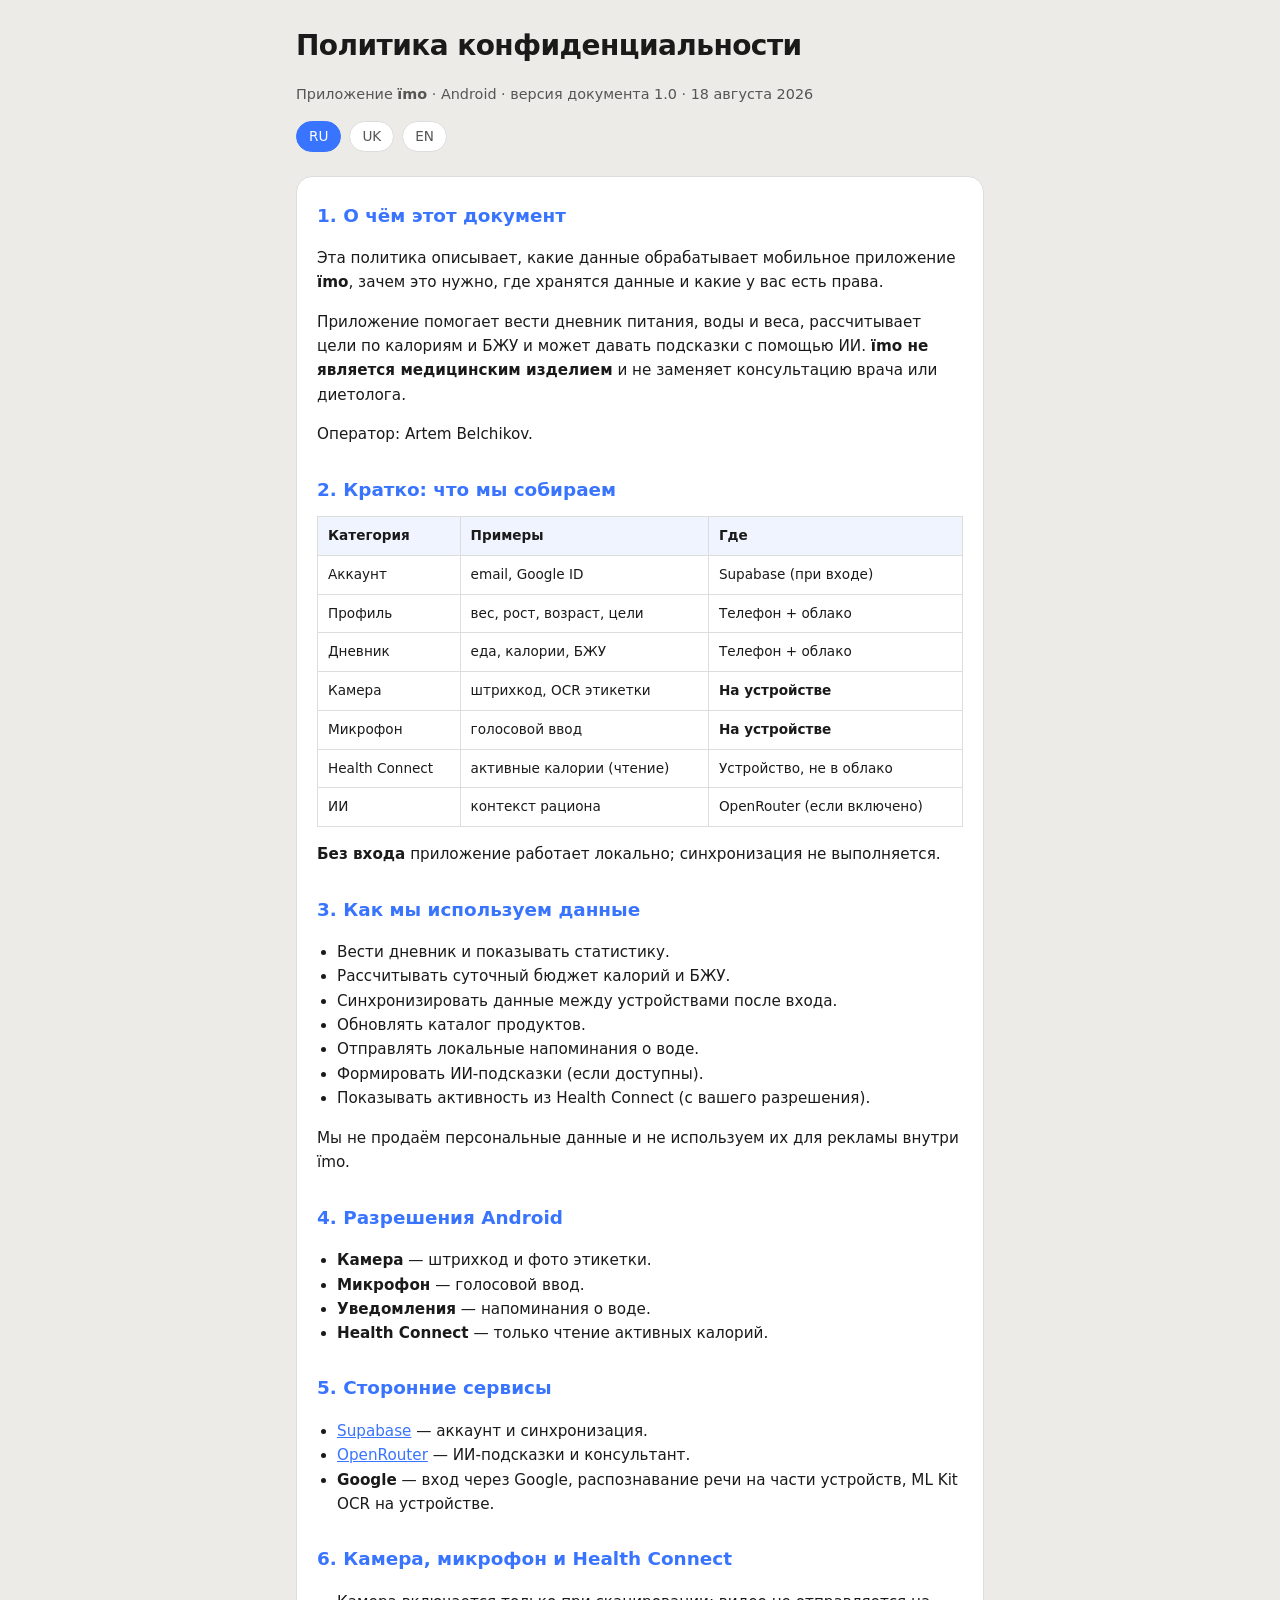
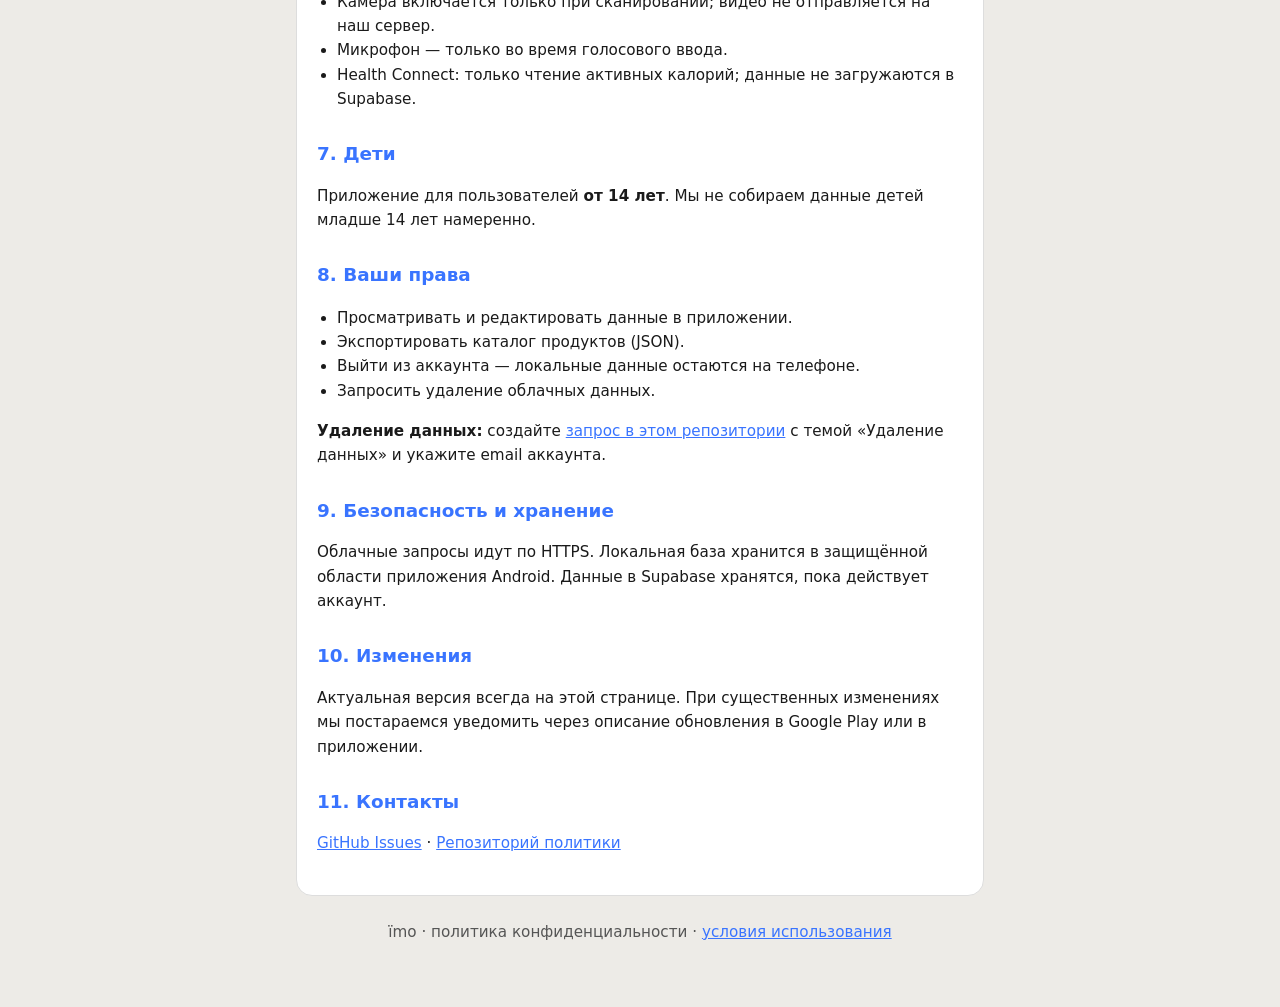
==== commit cdf81c6c: "Fix privacy CSS paths and publish terms pages. Root index had been overwritten with the EN page and " ====
--- a/index.html
+++ b/index.html
@@ -1,157 +1,157 @@
 <!DOCTYPE html>
-<html lang="en">
+<html lang="ru">
 <head>
   <meta charset="utf-8">
   <meta name="viewport" content="width=device-width, initial-scale=1">
-  <title>Privacy Policy — їmo</title>
-  <meta name="description" content="Privacy policy for the їmo mobile app — calorie tracker for Android.">
-  <link rel="stylesheet" href="../styles.css">
+  <title>Политика конфиденциальности — їmo</title>
+  <meta name="description" content="Политика конфиденциальности мобильного приложения їmo — счётчик калорий для Android.">
+  <link rel="stylesheet" href="styles.css">
 </head>
 <body>
   <div class="wrap">
     <header>
-      <h1>Privacy Policy</h1>
-      <p class="meta">App <strong>їmo</strong> · Android · document version 1.0 · 18 August 2026</p>
+      <h1>Политика конфиденциальности</h1>
+      <p class="meta">Приложение <strong>їmo</strong> · Android · версия документа 1.0 · 18 августа 2026</p>
       <nav class="lang" aria-label="Language">
-        <a href="../">RU</a>
-        <a href="../uk/">UK</a>
-        <a href="../en/" aria-current="page">EN</a>
+        <a href="./" aria-current="page">RU</a>
+        <a href="uk/">UK</a>
+        <a href="en/">EN</a>
       </nav>
     </header>
 
     <main>
-      <h2>1. What this document covers</h2>
+      <h2>1. О чём этот документ</h2>
       <p>
-        This policy describes what data the <strong>їmo</strong> mobile app processes,
-        why it is needed, where data is stored, and what rights you have.
+        Эта политика описывает, какие данные обрабатывает мобильное приложение <strong>їmo</strong>,
+        зачем это нужно, где хранятся данные и какие у вас есть права.
       </p>
       <p>
-        The app helps you keep a food, water, and weight diary, calculates calorie and macro goals,
-        and may provide AI hints. <strong>їmo is not a medical device</strong>
-        and does not replace advice from a doctor or dietitian.
+        Приложение помогает вести дневник питания, воды и веса, рассчитывает цели по калориям и БЖУ
+        и может давать подсказки с помощью ИИ. <strong>їmo не является медицинским изделием</strong>
+        и не заменяет консультацию врача или диетолога.
       </p>
-      <p>Operator: Artem Belchikov.</p>
+      <p>Оператор: Artem Belchikov.</p>
 
-      <h2>2. Summary: what we collect</h2>
+      <h2>2. Кратко: что мы собираем</h2>
       <table>
         <thead>
           <tr>
-            <th>Category</th>
-            <th>Examples</th>
-            <th>Where</th>
+            <th>Категория</th>
+            <th>Примеры</th>
+            <th>Где</th>
           </tr>
         </thead>
         <tbody>
           <tr>
-            <td>Account</td>
+            <td>Аккаунт</td>
             <td>email, Google ID</td>
-            <td>Supabase (when signed in)</td>
+            <td>Supabase (при входе)</td>
           </tr>
           <tr>
-            <td>Profile</td>
-            <td>weight, height, age, goals</td>
-            <td>Device + cloud</td>
+            <td>Профиль</td>
+            <td>вес, рост, возраст, цели</td>
+            <td>Телефон + облако</td>
           </tr>
           <tr>
-            <td>Diary</td>
-            <td>food, calories, macros</td>
-            <td>Device + cloud</td>
+            <td>Дневник</td>
+            <td>еда, калории, БЖУ</td>
+            <td>Телефон + облако</td>
           </tr>
           <tr>
-            <td>Camera</td>
-            <td>barcode, label OCR</td>
-            <td><strong>On device</strong></td>
+            <td>Камера</td>
+            <td>штрихкод, OCR этикетки</td>
+            <td><strong>На устройстве</strong></td>
           </tr>
           <tr>
-            <td>Microphone</td>
-            <td>voice input</td>
-            <td><strong>On device</strong></td>
+            <td>Микрофон</td>
+            <td>голосовой ввод</td>
+            <td><strong>На устройстве</strong></td>
           </tr>
           <tr>
             <td>Health Connect</td>
-            <td>active calories (read)</td>
-            <td>Device, not uploaded to our cloud</td>
+            <td>активные калории (чтение)</td>
+            <td>Устройство, не в облако</td>
           </tr>
           <tr>
-            <td>AI</td>
-            <td>diet context</td>
-            <td>OpenRouter (if enabled)</td>
+            <td>ИИ</td>
+            <td>контекст рациона</td>
+            <td>OpenRouter (если включено)</td>
           </tr>
         </tbody>
       </table>
-      <p><strong>Without signing in</strong>, the app works locally; sync does not run.</p>
+      <p><strong>Без входа</strong> приложение работает локально; синхронизация не выполняется.</p>
 
-      <h2>3. How we use data</h2>
+      <h2>3. Как мы используем данные</h2>
       <ul>
-        <li>Keep your diary and show statistics.</li>
-        <li>Calculate daily calorie and macro budgets.</li>
-        <li>Sync data across devices after sign-in.</li>
-        <li>Update the product catalog.</li>
-        <li>Send local water reminders.</li>
-        <li>Generate AI hints (when available).</li>
-        <li>Show Health Connect activity (with your permission).</li>
+        <li>Вести дневник и показывать статистику.</li>
+        <li>Рассчитывать суточный бюджет калорий и БЖУ.</li>
+        <li>Синхронизировать данные между устройствами после входа.</li>
+        <li>Обновлять каталог продуктов.</li>
+        <li>Отправлять локальные напоминания о воде.</li>
+        <li>Формировать ИИ-подсказки (если доступны).</li>
+        <li>Показывать активность из Health Connect (с вашего разрешения).</li>
       </ul>
-      <p>We do not sell personal data and do not use it for ads inside їmo.</p>
+      <p>Мы не продаём персональные данные и не используем их для рекламы внутри їmo.</p>
 
-      <h2>4. Android permissions</h2>
+      <h2>4. Разрешения Android</h2>
       <ul>
-        <li><strong>Camera</strong> — barcode and label photo.</li>
-        <li><strong>Microphone</strong> — voice input.</li>
-        <li><strong>Notifications</strong> — water reminders.</li>
-        <li><strong>Health Connect</strong> — read-only active calories.</li>
+        <li><strong>Камера</strong> — штрихкод и фото этикетки.</li>
+        <li><strong>Микрофон</strong> — голосовой ввод.</li>
+        <li><strong>Уведомления</strong> — напоминания о воде.</li>
+        <li><strong>Health Connect</strong> — только чтение активных калорий.</li>
       </ul>
 
-      <h2>5. Third-party services</h2>
+      <h2>5. Сторонние сервисы</h2>
       <ul>
-        <li><a href="https://supabase.com">Supabase</a> — account and sync.</li>
-        <li><a href="https://openrouter.ai">OpenRouter</a> — AI hints and consultant.</li>
-        <li><strong>Google</strong> — Google sign-in, on-device speech recognition on some devices, ML Kit OCR on device.</li>
+        <li><a href="https://supabase.com">Supabase</a> — аккаунт и синхронизация.</li>
+        <li><a href="https://openrouter.ai">OpenRouter</a> — ИИ-подсказки и консультант.</li>
+        <li><strong>Google</strong> — вход через Google, распознавание речи на части устройств, ML Kit OCR на устройстве.</li>
       </ul>
 
-      <h2>6. Camera, microphone, and Health Connect</h2>
+      <h2>6. Камера, микрофон и Health Connect</h2>
       <ul>
-        <li>Camera is used only while scanning; video is not sent to our server.</li>
-        <li>Microphone is used only during voice input.</li>
-        <li>Health Connect: read-only active calories; data is not uploaded to Supabase.</li>
+        <li>Камера включается только при сканировании; видео не отправляется на наш сервер.</li>
+        <li>Микрофон — только во время голосового ввода.</li>
+        <li>Health Connect: только чтение активных калорий; данные не загружаются в Supabase.</li>
       </ul>
 
-      <h2>7. Children</h2>
-      <p>The app is for users <strong>aged 14 and older</strong>. We do not knowingly collect data from children under 14.</p>
+      <h2>7. Дети</h2>
+      <p>Приложение для пользователей <strong>от 14 лет</strong>. Мы не собираем данные детей младше 14 лет намеренно.</p>
 
-      <h2>8. Your rights</h2>
+      <h2>8. Ваши права</h2>
       <ul>
-        <li>View and edit data in the app.</li>
-        <li>Export the product catalog (JSON).</li>
-        <li>Sign out — local data stays on the phone.</li>
-        <li>Request deletion of cloud data.</li>
+        <li>Просматривать и редактировать данные в приложении.</li>
+        <li>Экспортировать каталог продуктов (JSON).</li>
+        <li>Выйти из аккаунта — локальные данные остаются на телефоне.</li>
+        <li>Запросить удаление облачных данных.</li>
       </ul>
       <p>
-        <strong>Data deletion:</strong> open an
-        <a href="https://github.com/Artbelt/imo-privacy/issues/new">issue in this repository</a>
-        with the subject “Data deletion” and include your account email.
+        <strong>Удаление данных:</strong> создайте
+        <a href="https://github.com/Artbelt/imo-privacy/issues/new">запрос в этом репозитории</a>
+        с темой «Удаление данных» и укажите email аккаунта.
       </p>
 
-      <h2>9. Security and retention</h2>
+      <h2>9. Безопасность и хранение</h2>
       <p>
-        Cloud requests use HTTPS. The local database is stored in the Android app’s protected storage.
-        Data in Supabase is kept while the account remains active.
+        Облачные запросы идут по HTTPS. Локальная база хранится в защищённой области приложения Android.
+        Данные в Supabase хранятся, пока действует аккаунт.
       </p>
 
-      <h2>10. Changes</h2>
+      <h2>10. Изменения</h2>
       <p>
-        The current version is always on this page. For material changes we will try to notify you
-        via the Google Play update notes or in the app.
+        Актуальная версия всегда на этой странице. При существенных изменениях мы постараемся
+        уведомить через описание обновления в Google Play или в приложении.
       </p>
 
-      <h2>11. Contact</h2>
+      <h2>11. Контакты</h2>
       <p>
         <a href="https://github.com/Artbelt/imo-privacy/issues">GitHub Issues</a> ·
-        <a href="https://github.com/Artbelt/imo-privacy">Policy repository</a>
+        <a href="https://github.com/Artbelt/imo-privacy">Репозиторий политики</a>
       </p>
     </main>
 
     <footer>
-      <p>їmo · privacy policy · <a href="../terms/en/">terms of use</a></p>
+      <p>їmo · политика конфиденциальности · <a href="terms/">условия использования</a></p>
     </footer>
   </div>
 </body>
